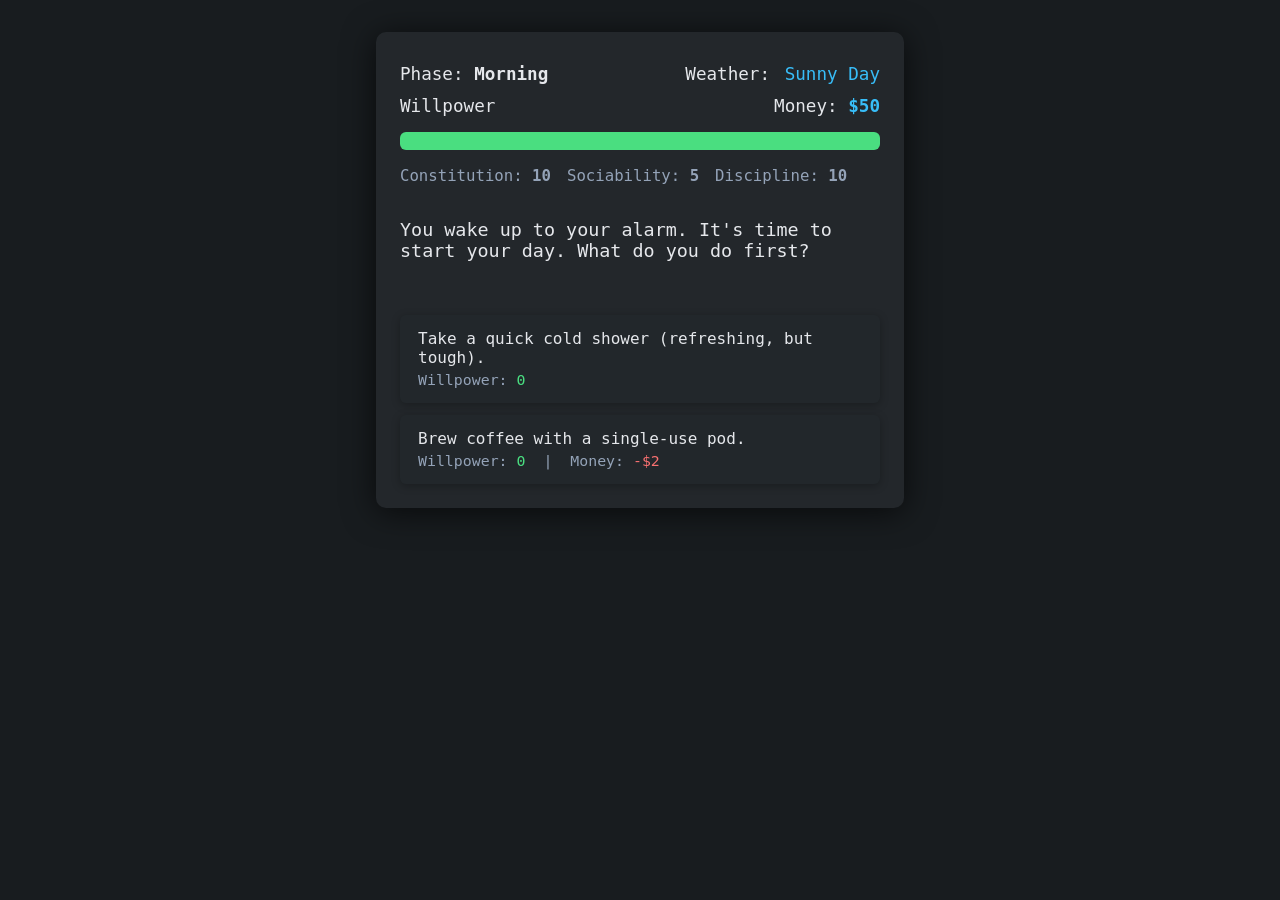
==== fin.html @ adaa70af "working prototype" ====
<!DOCTYPE html>
<html lang="en">
<head>
  <meta charset="UTF-8">
  <title>Day in the Life: Sustainability Adventure</title>
  <meta name="viewport" content="width=device-width, initial-scale=1.0">
  <style>
    :root {
      --bg: #181c1f;
      --panel: #23272b;
      --accent: #4ade80;
      --accent2: #38bdf8;
      --text: #e5e7eb;
      --muted: #94a3b8;
      --danger: #f87171;
      --button: #22272b;
      --button-hover: #334155;
      --progress-bg: #334155;
      --progress-fg: #4ade80;
      --radius: 10px;
      --font: 'Fira Mono', 'Consolas', 'Menlo', monospace;
    }
    body {
      background: var(--bg);
      color: var(--text);
      font-family: var(--font);
      margin: 0;
      min-height: 100vh;
      display: flex;
      flex-direction: column;
      align-items: center;
    }
    .container {
      background: var(--panel);
      border-radius: var(--radius);
      box-shadow: 0 4px 32px #000a;
      margin: 32px 0;
      padding: 32px 24px 24px 24px;
      max-width: 480px;
      width: 100%;
      display: flex;
      flex-direction: column;
      gap: 24px;
    }
    .dashboard {
      display: flex;
      flex-direction: column;
      gap: 12px;
      margin-bottom: 8px;
    }
    .stats-row {
      display: flex;
      justify-content: space-between;
      align-items: center;
      gap: 12px;
      font-size: 1.1em;
    }
    .progress-bar-bg {
      background: var(--progress-bg);
      border-radius: 6px;
      width: 100%;
      height: 18px;
      margin: 4px 0;
      overflow: hidden;
    }
    .progress-bar-fg {
      background: var(--progress-fg);
      height: 100%;
      transition: width 0.3s;
    }
    .weather {
      color: var(--accent2);
      font-size: 1em;
      font-weight: 500;
      margin-left: 4px;
    }
    .scenario {
      font-size: 1.15em;
      margin-bottom: 12px;
      min-height: 60px;
    }
    .choices {
      display: flex;
      flex-direction: column;
      gap: 12px;
    }
    .choice-btn {
      background: var(--button);
      color: var(--text);
      border: none;
      border-radius: 6px;
      padding: 14px 18px;
      font-size: 1em;
      font-family: var(--font);
      cursor: pointer;
      transition: background 0.15s, transform 0.1s;
      text-align: left;
      box-shadow: 0 2px 8px #0004;
    }
    .choice-btn:hover, .choice-btn:focus {
      background: var(--button-hover);
      outline: none;
      transform: translateY(-2px) scale(1.02);
    }
    .gameover {
      text-align: center;
      margin-top: 32px;
    }
    .gameover h2 {
      color: var(--accent);
      font-size: 2em;
      margin-bottom: 12px;
    }
    .gameover .score {
      color: var(--accent2);
      font-size: 1.3em;
      margin-bottom: 18px;
    }
    .restart-btn {
      background: var(--accent2);
      color: #181c1f;
      border: none;
      border-radius: 6px;
      padding: 12px 24px;
      font-size: 1em;
      font-family: var(--font);
      cursor: pointer;
      margin-top: 18px;
      font-weight: bold;
      transition: background 0.15s;
    }
    .restart-btn:hover {
      background: var(--accent);
    }
    .charstats {
      display: flex;
      gap: 16px;
      font-size: 0.98em;
      color: var(--muted);
      margin-bottom: 2px;
    }
    @media (max-width: 600px) {
      .container { padding: 18px 4vw 16px 4vw; }
      .dashboard { font-size: 0.98em; }
      .scenario { font-size: 1em; }
    }
  </style>
</head>
<body>
  <div class="container" id="game">
    <!-- Game UI will be rendered here -->
  </div>
  <script>
    // --- 1. STORY DATA CONFIGURATION ---
    const STORY_DATA = [
      {
        id: "morning-1",
        phase: "Morning",
        text: "You wake up to your alarm. It's time to start your day. What do you do first?",
        choices: [
          {
            text: "Take a quick cold shower (refreshing, but tough).",
            baseWillpowerCost: 4,
            moneyCost: 0,
            sustainabilityPoints: 3,
            tags: ["physical"]
          },
          {
            text: "Brew coffee with a single-use pod.",
            baseWillpowerCost: 1,
            moneyCost: 2,
            sustainabilityPoints: -2,
            tags: ["mental"]
          }
        ]
      },
      {
        id: "commute-1",
        phase: "Commute",
        text: "It's time to head to work. How will you commute?",
        choices: [
          {
            text: "Bike to work (healthy, eco-friendly).",
            baseWillpowerCost: 5,
            moneyCost: 0,
            sustainabilityPoints: 4,
            tags: ["physical"]
          },
          {
            text: "Take the bus (cheap, moderate effort).",
            baseWillpowerCost: 2,
            moneyCost: 1,
            sustainabilityPoints: 2,
            tags: ["social"]
          },
          {
            text: "Drive your car (easy, but polluting).",
            baseWillpowerCost: 1,
            moneyCost: 5,
            sustainabilityPoints: -3,
            tags: ["mental"]
          }
        ]
      }
      // Add more scenarios for "Work" and "Evening" phases as needed!
    ];

    // --- 2. CHARACTER GENERATION ---
    function randomStat() { return Math.floor(Math.random() * 10) + 1; }
    function generateCharacter() {
      return {
        Constitution: randomStat(),
        Sociability: randomStat(),
        Discipline: randomStat(),
        Willpower: 20,
        Money: 50,
        Sustainability: 0
      };
    }

    // --- 3. GEMINI API INTEGRATION ---
    const API_KEY = 'YOUR_KEY_HERE'; // <-- Insert your Gemini API key here
    async function fetchDailyContext() {
      if (!API_KEY || API_KEY === 'YOUR_KEY_HERE') {
        return { weather: "Sunny Day", event: "No major events." };
      }
      try {
        const prompt = [
          { role: "system", content: "You are a helpful assistant for a sustainability game. Respond with a JSON object containing a 'weather' (e.g., 'Rainy', 'Sunny', 'Heatwave', 'Snowy', etc.) and a 'cityEvent' (e.g., 'Marathon', 'Transit Strike', 'Festival', 'No major events'). Make the event relevant to daily life and sustainability." }
        ];
        const res = await fetch("https://generativelanguage.googleapis.com/v1beta/models/gemini-pro:generateContent?key=" + API_KEY, {
          method: "POST",
          headers: { "Content-Type": "application/json" },
          body: JSON.stringify({ contents: prompt })
        });
        const data = await res.json();
        // Try to parse the response for JSON
        let text = data?.candidates?.[0]?.content?.parts?.[0]?.text || "";
        let obj = null;
        try { obj = JSON.parse(text); } catch {}
        if (obj && obj.weather && obj.cityEvent) {
          return { weather: obj.weather, event: obj.cityEvent };
        }
      } catch (e) {}
      // Fallback
      return { weather: "Sunny Day", event: "No major events." };
    }

    // --- 4. SKILL LOGIC: COST REDUCTION ---
    function getRelatedAttribute(tags, char) {
      // Map tags to attributes
      if (tags.includes("physical")) return char.Constitution;
      if (tags.includes("social")) return char.Sociability;
      if (tags.includes("mental")) return char.Discipline;
      // Default fallback
      return 0;
    }
    function calculateActualWillpowerCost(choice, char) {
      const attr = getRelatedAttribute(choice.tags, char);
      return Math.max(0, Math.round(choice.baseWillpowerCost - (attr / 2)));
    }

    // --- 5. GAME LOGIC & UI ---
    const PHASES = ["Morning", "Commute", "Work", "Evening"];
    let character, currentPhaseIdx, scenarioIdx, weather, cityEvent, gameOver;

    function startGame() {
      character = generateCharacter();
      currentPhaseIdx = 0;
      scenarioIdx = 0;
      weather = "Loading...";
      cityEvent = "";
      gameOver = false;
      renderLoading();
      fetchDailyContext().then(ctx => {
        weather = ctx.weather;
        cityEvent = ctx.event;
        scenarioIdx = 0;
        render();
      });
    }

    function getCurrentScenario() {
      const phase = PHASES[currentPhaseIdx];
      // Find first scenario for this phase
      return STORY_DATA.find(s => s.phase === phase);
    }

    function handleChoice(choiceIdx) {
      if (gameOver) return;
      const scenario = getCurrentScenario();
      const choice = scenario.choices[choiceIdx];
      const willpowerCost = calculateActualWillpowerCost(choice, character);
      character.Willpower -= willpowerCost;
      character.Money -= choice.moneyCost;
      character.Sustainability += choice.sustainabilityPoints;
      // Clamp values
      character.Willpower = Math.max(0, character.Willpower);
      character.Money = Math.max(0, character.Money);
      // Next phase or game over
      if (character.Willpower <= 0) {
        gameOver = true;
        render();
        return;
      }
      currentPhaseIdx++;
      if (currentPhaseIdx >= PHASES.length) {
        gameOver = true;
      }
      render();
    }

    function renderLoading() {
      document.getElementById("game").innerHTML = `
        <div style="text-align:center; color:var(--muted); font-size:1.2em;">
          Loading your day...
        </div>
      `;
    }

    function render() {
      const dash = renderDashboard();
      if (gameOver) {
        renderGameOver();
        return;
      }
      const scenario = getCurrentScenario();
      if (!scenario) {
        renderGameOver();
        return;
      }
      const choicesHtml = scenario.choices.map((choice, i) => {
        const willpowerCost = calculateActualWillpowerCost(choice, character);
        return `
          <button class="choice-btn" onclick="handleChoice(${i})">
            ${choice.text}
            <div style="font-size:0.93em; color:var(--muted); margin-top:4px;">
              Willpower: <span style="color:var(--accent)">${willpowerCost}</span>
              ${choice.moneyCost ? `&nbsp;|&nbsp; Money: <span style="color:var(--danger)">-$${choice.moneyCost}</span>` : ""}
            </div>
          </button>
        `;
      }).join("");
      document.getElementById("game").innerHTML = `
        ${dash}
        <div class="scenario">${scenario.text}</div>
        <div class="choices">${choicesHtml}</div>
      `;
      // Expose handler for inline onclick
      window.handleChoice = handleChoice;
    }

    function renderDashboard() {
      // Willpower bar
      const wpPct = Math.max(0, Math.min(100, (character.Willpower / 20) * 100));
      return `
        <div class="dashboard">
          <div class="stats-row">
            <span>Phase: <b>${PHASES[currentPhaseIdx] || "End"}</b></span>
            <span>Weather: <span class="weather">${weather}</span></span>
          </div>
          <div class="stats-row">
            <span>Willpower</span>
            <span>Money: <b style="color:var(--accent2)">$${character.Money}</b></span>
          </div>
          <div class="progress-bar-bg">
            <div class="progress-bar-fg" style="width:${wpPct}%;"></div>
          </div>
          <div class="charstats">
            <span>Constitution: <b>${character.Constitution}</b></span>
            <span>Sociability: <b>${character.Sociability}</b></span>
            <span>Discipline: <b>${character.Discipline}</b></span>
          </div>
          ${cityEvent && cityEvent !== "No major events." ? `<div style="color:var(--accent); font-size:0.98em;">Event: ${cityEvent}</div>` : ""}
        </div>
      `;
    }

    function renderGameOver() {
      const dash = renderDashboard();
      document.getElementById("game").innerHTML = `
        ${dash}
        <div class="gameover">
          <h2>Game Over</h2>
          <div class="score">Final Sustainability Score: <b>${character.Sustainability}</b></div>
          <div style="color:var(--muted); margin-bottom:18px;">
            ${character.Willpower <= 0 ? "You ran out of willpower!" : "You finished your day!"}
          </div>
          <button class="restart-btn" onclick="startGame()">Restart</button>
        </div>
      `;
    }

    // --- INIT ---
    startGame();
  </script>
</body>
</html>
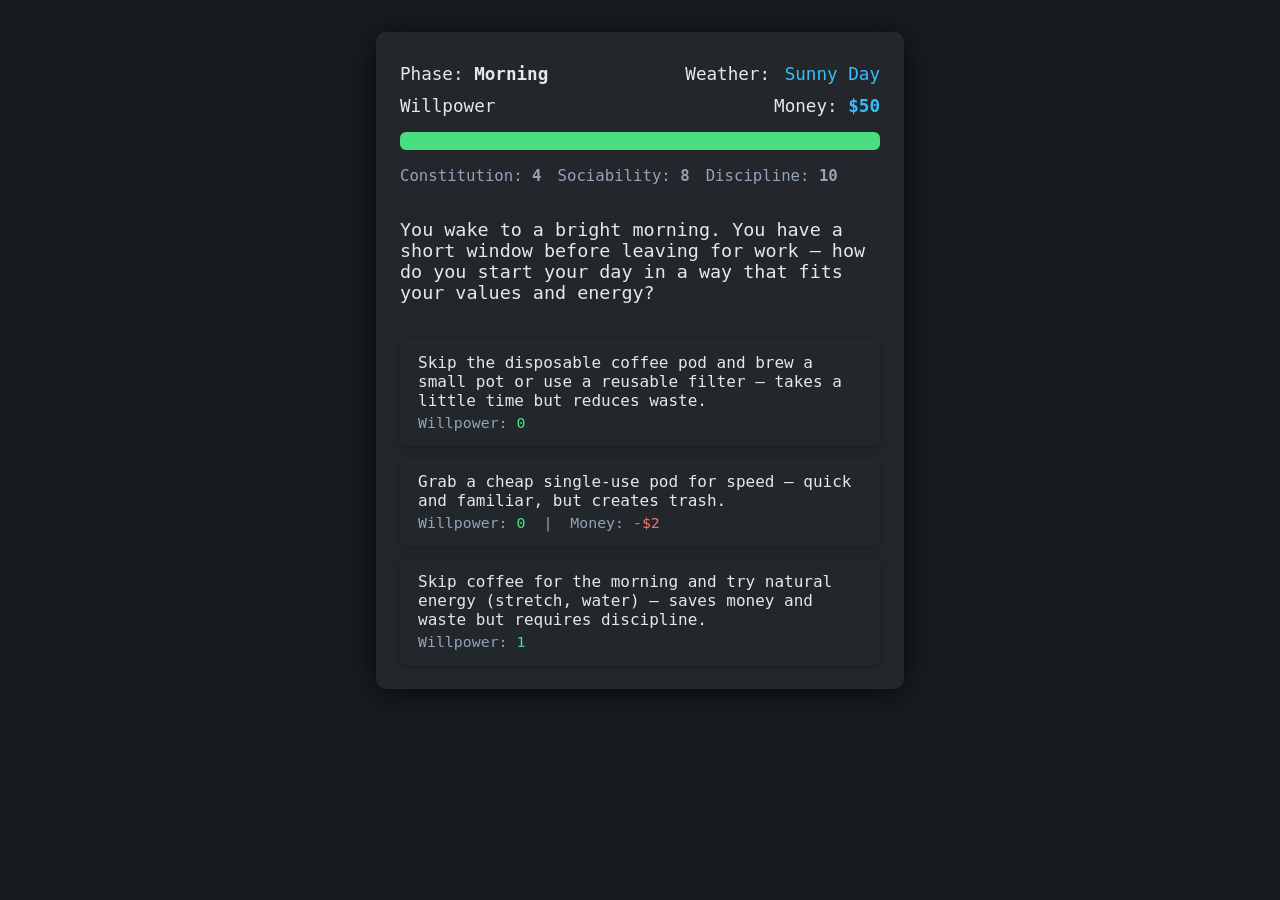
==== commit c1bfcdaa: "Improve scenarios and fix scenario navigation in fin.html" ====
--- a/fin.html
+++ b/fin.html
@@ -156,53 +156,115 @@
       {
         id: "morning-1",
         phase: "Morning",
-        text: "You wake up to your alarm. It's time to start your day. What do you do first?",
+        text: "You wake to a bright morning. You have a short window before leaving for work — how do you start your day in a way that fits your values and energy?",
         choices: [
           {
-            text: "Take a quick cold shower (refreshing, but tough).",
-            baseWillpowerCost: 4,
+            text: "Skip the disposable coffee pod and brew a small pot or use a reusable filter — takes a little time but reduces waste.",
+            baseWillpowerCost: 2,
             moneyCost: 0,
-            sustainabilityPoints: 3,
+            sustainabilityPoints: 4,
+            tags: ["mental"]
+          },
+          {
+            text: "Grab a cheap single-use pod for speed — quick and familiar, but creates trash.",
+            baseWillpowerCost: 2,
+            moneyCost: 2,
+            sustainabilityPoints: -3,
+            tags: ["mental"]
+          },
+          {
+            text: "Skip coffee for the morning and try natural energy (stretch, water) — saves money and waste but requires discipline.",
+            baseWillpowerCost: 3,
+            moneyCost: 0,
+            sustainabilityPoints: 2,
             tags: ["physical"]
-          },
-          {
-            text: "Brew coffee with a single-use pod.",
-            baseWillpowerCost: 1,
-            moneyCost: 2,
-            sustainabilityPoints: -2,
-            tags: ["mental"]
           }
         ]
       },
       {
         id: "commute-1",
         phase: "Commute",
-        text: "It's time to head to work. How will you commute?",
+        text: "The commute is 4 miles away and traffic looks heavy. You can choose convenience, cost-savings, or a greener option — what's your approach?",
         choices: [
           {
-            text: "Bike to work (healthy, eco-friendly).",
+            text: "Bike or scoot to work — healthy, zero emissions, but takes effort and time.",
+            baseWillpowerCost: 4,
+            moneyCost: 0,
+            sustainabilityPoints: 5,
+            tags: ["physical"]
+          },
+          {
+            text: "Use public transit (bus/train) — affordable and relatively low-emission.",
+            baseWillpowerCost: 3,
+            moneyCost: 1,
+            sustainabilityPoints: 3,
+            tags: ["social"]
+          },
+          {
+            text: "Drive alone for speed and comfort — convenient but increases emissions and cost.",
+            baseWillpowerCost: 2,
+            moneyCost: 5,
+            sustainabilityPoints: -4,
+            tags: ["mental"]
+          }
+        ]
+      },
+      {
+        id: "work-1",
+        phase: "Work",
+        text: "Lunchtime: a coworker offers to pick something up from the nearby burger place, but there's also a new salad bar a little farther away. Which meal best fits your priorities?",
+        choices: [
+          {
+            text: "Choose the salad bar — fresher, likely lower-impact ingredients, but takes more time and sometimes costs more.",
+            baseWillpowerCost: 3,
+            moneyCost: 3,
+            sustainabilityPoints: 4,
+            tags: ["physical"]
+          },
+          {
+            text: "Ask the coworker to grab a burger — quick and social, but often higher environmental footprint.",
+            baseWillpowerCost: 1,
+            moneyCost: 2,
+            sustainabilityPoints: -2,
+            tags: ["social"]
+          },
+          {
+            text: "Bring leftovers or a homemade lunch — low waste and healthy if you prepare ahead.",
+            baseWillpowerCost: 2,
+            moneyCost: 0,
+            sustainabilityPoints: 3,
+            tags: ["mental"]
+          }
+        ]
+      },
+      {
+        id: "evening-1",
+        phase: "Evening",
+        text: "The day winds down and the community app reminds you about a volunteer clean-up tomorrow. Tonight you can relax, prepare, or commit — how do you spend your evening?",
+        choices: [
+          {
+            text: "Cook a simple home-cooked meal and sign up for the clean-up — meaningful, slightly more effort, and supports sustainability.",
+            baseWillpowerCost: 4,
+            moneyCost: 1,
+            sustainabilityPoints: 5,
+            tags: ["physical"]
+          },
+          {
+            text: "Order takeout and skip signing up — easy and comforting, but more waste and impact.",
+            baseWillpowerCost: 2,
+            moneyCost: 8,
+            sustainabilityPoints: -3,
+            tags: ["mental"]
+          },
+          {
+            text: "Prep a meal for tomorrow (batch cooking) and tentatively sign up — upfront effort pays off in reduced waste and convenience.",
             baseWillpowerCost: 5,
             moneyCost: 0,
             sustainabilityPoints: 4,
-            tags: ["physical"]
-          },
-          {
-            text: "Take the bus (cheap, moderate effort).",
-            baseWillpowerCost: 2,
-            moneyCost: 1,
-            sustainabilityPoints: 2,
             tags: ["social"]
-          },
-          {
-            text: "Drive your car (easy, but polluting).",
-            baseWillpowerCost: 1,
-            moneyCost: 5,
-            sustainabilityPoints: -3,
-            tags: ["mental"]
           }
         ]
       }
-      // Add more scenarios for "Work" and "Evening" phases as needed!
     ];
 
     // --- 2. CHARACTER GENERATION ---
@@ -261,13 +323,12 @@
     }
 
     // --- 5. GAME LOGIC & UI ---
-    const PHASES = ["Morning", "Commute", "Work", "Evening"];
-    let character, currentPhaseIdx, scenarioIdx, weather, cityEvent, gameOver;
+    // NOTE: use a single linear scenario index so multiple scenarios per phase are supported
+    let character, currentScenarioIndex, weather, cityEvent, gameOver;
 
     function startGame() {
       character = generateCharacter();
-      currentPhaseIdx = 0;
-      scenarioIdx = 0;
+      currentScenarioIndex = 0;
       weather = "Loading...";
       cityEvent = "";
       gameOver = false;
@@ -275,15 +336,13 @@
       fetchDailyContext().then(ctx => {
         weather = ctx.weather;
         cityEvent = ctx.event;
-        scenarioIdx = 0;
+        currentScenarioIndex = 0;
         render();
       });
     }
 
     function getCurrentScenario() {
-      const phase = PHASES[currentPhaseIdx];
-      // Find first scenario for this phase
-      return STORY_DATA.find(s => s.phase === phase);
+      return STORY_DATA[currentScenarioIndex];
     }
 
     function handleChoice(choiceIdx) {
@@ -303,8 +362,9 @@
         render();
         return;
       }
-      currentPhaseIdx++;
-      if (currentPhaseIdx >= PHASES.length) {
+      // Advance to next scenario in the STORY_DATA array
+      currentScenarioIndex++;
+      if (currentScenarioIndex >= STORY_DATA.length) {
         gameOver = true;
       }
       render();
@@ -353,10 +413,11 @@
     function renderDashboard() {
       // Willpower bar
       const wpPct = Math.max(0, Math.min(100, (character.Willpower / 20) * 100));
+      const phaseLabel = (STORY_DATA[currentScenarioIndex] && STORY_DATA[currentScenarioIndex].phase) || "End";
       return `
         <div class="dashboard">
           <div class="stats-row">
-            <span>Phase: <b>${PHASES[currentPhaseIdx] || "End"}</b></span>
+            <span>Phase: <b>${phaseLabel}</b></span>
             <span>Weather: <span class="weather">${weather}</span></span>
           </div>
           <div class="stats-row">
